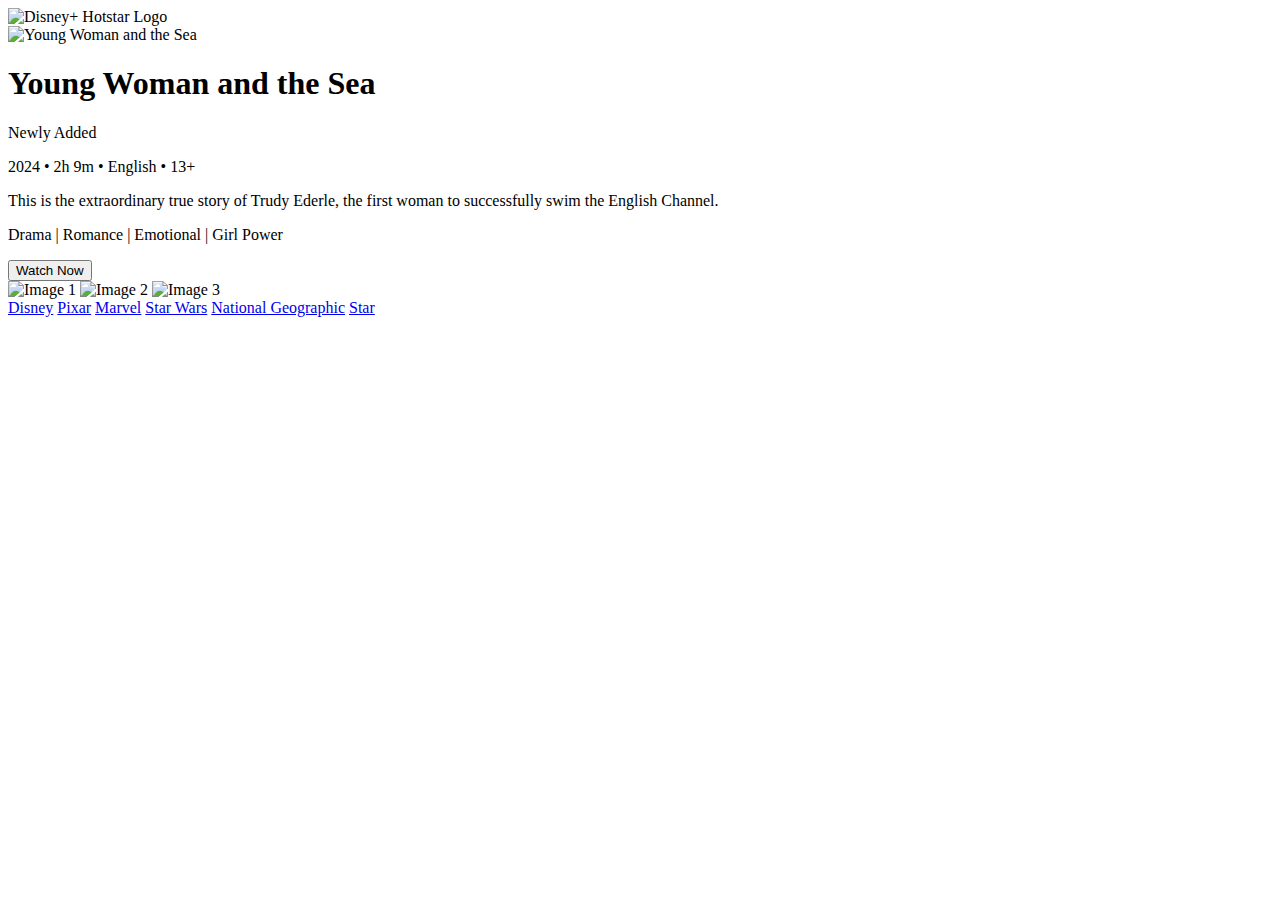
==== index.html @ 3380a2b0 "02" ====
<!DOCTYPE html>
<html lang="en">
<head>
    <meta charset="UTF-8">
    <meta name="viewport" content="width=device-width, initial-scale=1.0">
    <title>Disney+ Hotstar</title>
    <link rel="stylesheet" href="styles.css">
</head>
<body>
    <div class="container">
        <div class="header">
            <img src="logo.png" alt="Disney+ Hotstar Logo">
        </div>
        <div class="main-content">
            <div class="movie-banner">
                <img src="banner.jpg" alt="Young Woman and the Sea" class="banner-image">
                <div class="movie-details">
                    <h1>Young Woman and the Sea</h1>
                    <p class="newly-added">Newly Added</p>
                    <p class="details">2024 • 2h 9m • English • 13+</p>
                    <p class="description">This is the extraordinary true story of Trudy Ederle, the first woman to successfully swim the English Channel.</p>
                    <p class="tags">Drama | Romance | Emotional | Girl Power</p>
                    <button class="watch-now">Watch Now</button>
                </div>
            </div>
            <div class="carousel">
                <img src="image1.jpg" alt="Image 1">
                <img src="image2.jpg" alt="Image 2">
                <img src="image3.jpg" alt="Image 3">
                <!-- Add more images as needed -->
            </div>
        </div>
        <div class="footer">
            <div class="footer-links">
                <a href="#">Disney</a>
                <a href="#">Pixar</a>
                <a href="#">Marvel</a>
                <a href="#">Star Wars</a>
                <a href="#">National Geographic</a>
                <a href="#">Star</a>
            </div>
        </div>
    </div>
    <script src="script.js"></script>
</body>
</html>
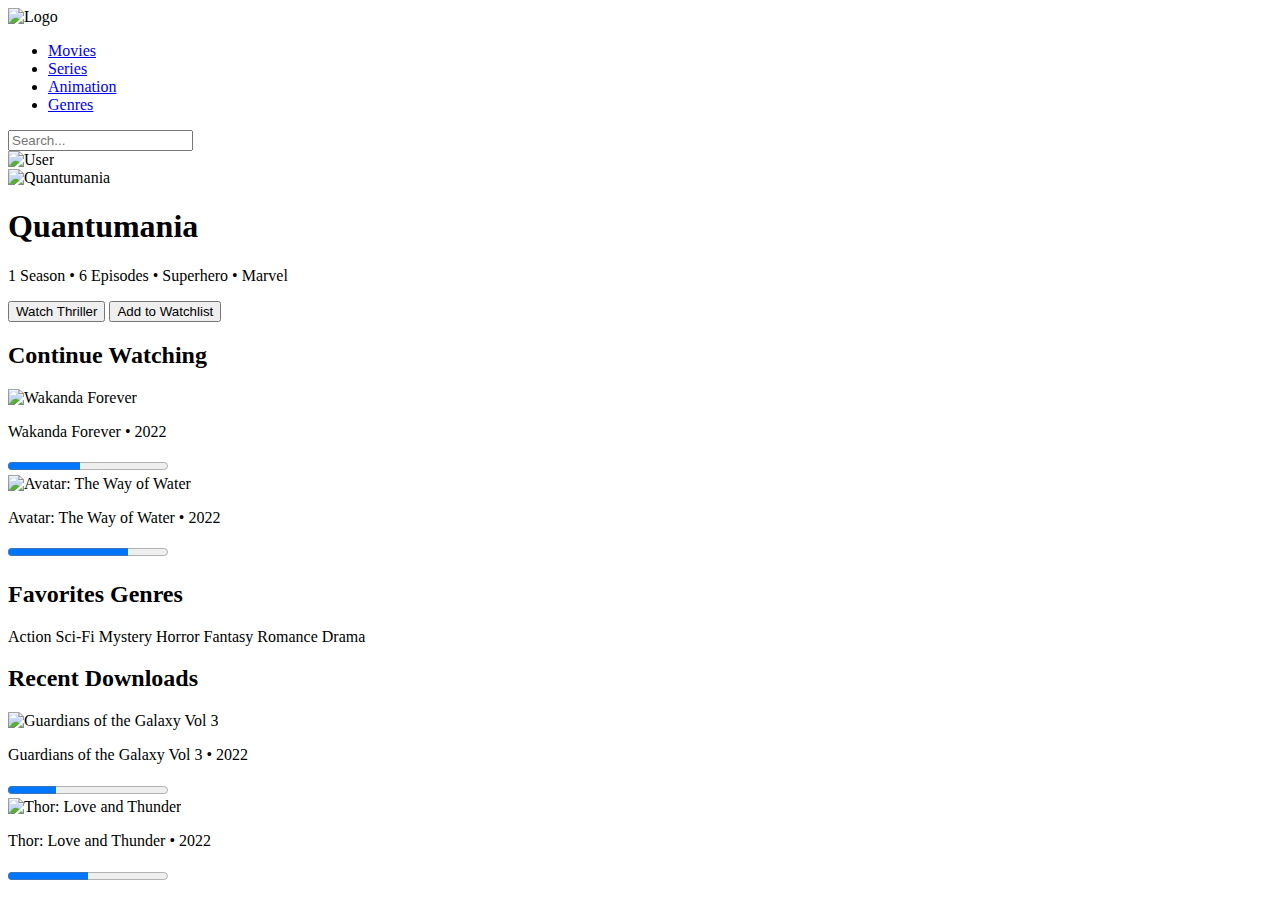
==== commit fc60bea7: "Update index.html" ====
--- a/index.html
+++ b/index.html
@@ -3,43 +3,81 @@
 <head>
     <meta charset="UTF-8">
     <meta name="viewport" content="width=device-width, initial-scale=1.0">
-    <title>Disney+ Hotstar</title>
+    <title>Movie Streaming Service</title>
     <link rel="stylesheet" href="styles.css">
 </head>
 <body>
     <div class="container">
-        <div class="header">
-            <img src="logo.png" alt="Disney+ Hotstar Logo">
-        </div>
-        <div class="main-content">
-            <div class="movie-banner">
-                <img src="banner.jpg" alt="Young Woman and the Sea" class="banner-image">
-                <div class="movie-details">
-                    <h1>Young Woman and the Sea</h1>
-                    <p class="newly-added">Newly Added</p>
-                    <p class="details">2024 • 2h 9m • English • 13+</p>
-                    <p class="description">This is the extraordinary true story of Trudy Ederle, the first woman to successfully swim the English Channel.</p>
-                    <p class="tags">Drama | Romance | Emotional | Girl Power</p>
-                    <button class="watch-now">Watch Now</button>
+        <aside class="sidebar">
+            <img src="images/logo.png" alt="Logo" class="logo">
+            <nav>
+                <ul>
+                    <li><a href="#">Movies</a></li>
+                    <li><a href="#">Series</a></li>
+                    <li><a href="#">Animation</a></li>
+                    <li><a href="#">Genres</a></li>
+                </ul>
+            </nav>
+        </aside>
+        <main class="main-content">
+            <header>
+                <input type="text" placeholder="Search..." class="search-bar">
+                <div class="user-profile">
+                    <img src="images/user-avatar.png" alt="User">
+                </div>
+            </header>
+            <section class="featured">
+                <img src="images/quantumania.jpg" alt="Quantumania" class="featured-image">
+                <div class="featured-details">
+                    <h1>Quantumania</h1>
+                    <p>1 Season • 6 Episodes • Superhero • Marvel</p>
+                    <button class="btn">Watch Thriller</button>
+                    <button class="btn-secondary">Add to Watchlist</button>
+                </div>
+            </section>
+            <section class="continue-watching">
+                <h2>Continue Watching</h2>
+                <div class="carousel">
+                    <div class="carousel-item">
+                        <img src="images/wakanda-forever.jpg" alt="Wakanda Forever">
+                        <p>Wakanda Forever • 2022</p>
+                        <progress value="45" max="100"></progress>
+                    </div>
+                    <div class="carousel-item">
+                        <img src="images/avatar.jpg" alt="Avatar: The Way of Water">
+                        <p>Avatar: The Way of Water • 2022</p>
+                        <progress value="75" max="100"></progress>
+                    </div>
+                </div>
+            </section>
+        </main>
+        <aside class="right-sidebar">
+            <div class="favorites-genres">
+                <h2>Favorites Genres</h2>
+                <div class="tags">
+                    <span>Action</span>
+                    <span>Sci-Fi</span>
+                    <span>Mystery</span>
+                    <span>Horror</span>
+                    <span>Fantasy</span>
+                    <span>Romance</span>
+                    <span>Drama</span>
                 </div>
             </div>
-            <div class="carousel">
-                <img src="image1.jpg" alt="Image 1">
-                <img src="image2.jpg" alt="Image 2">
-                <img src="image3.jpg" alt="Image 3">
-                <!-- Add more images as needed -->
+            <div class="recent-downloads">
+                <h2>Recent Downloads</h2>
+                <div class="download-item">
+                    <img src="images/guardians.jpg" alt="Guardians of the Galaxy Vol 3">
+                    <p>Guardians of the Galaxy Vol 3 • 2022</p>
+                    <progress value="30" max="100"></progress>
+                </div>
+                <div class="download-item">
+                    <img src="images/thor.jpg" alt="Thor: Love and Thunder">
+                    <p>Thor: Love and Thunder • 2022</p>
+                    <progress value="50" max="100"></progress>
+                </div>
             </div>
-        </div>
-        <div class="footer">
-            <div class="footer-links">
-                <a href="#">Disney</a>
-                <a href="#">Pixar</a>
-                <a href="#">Marvel</a>
-                <a href="#">Star Wars</a>
-                <a href="#">National Geographic</a>
-                <a href="#">Star</a>
-            </div>
-        </div>
+        </aside>
     </div>
     <script src="script.js"></script>
 </body>
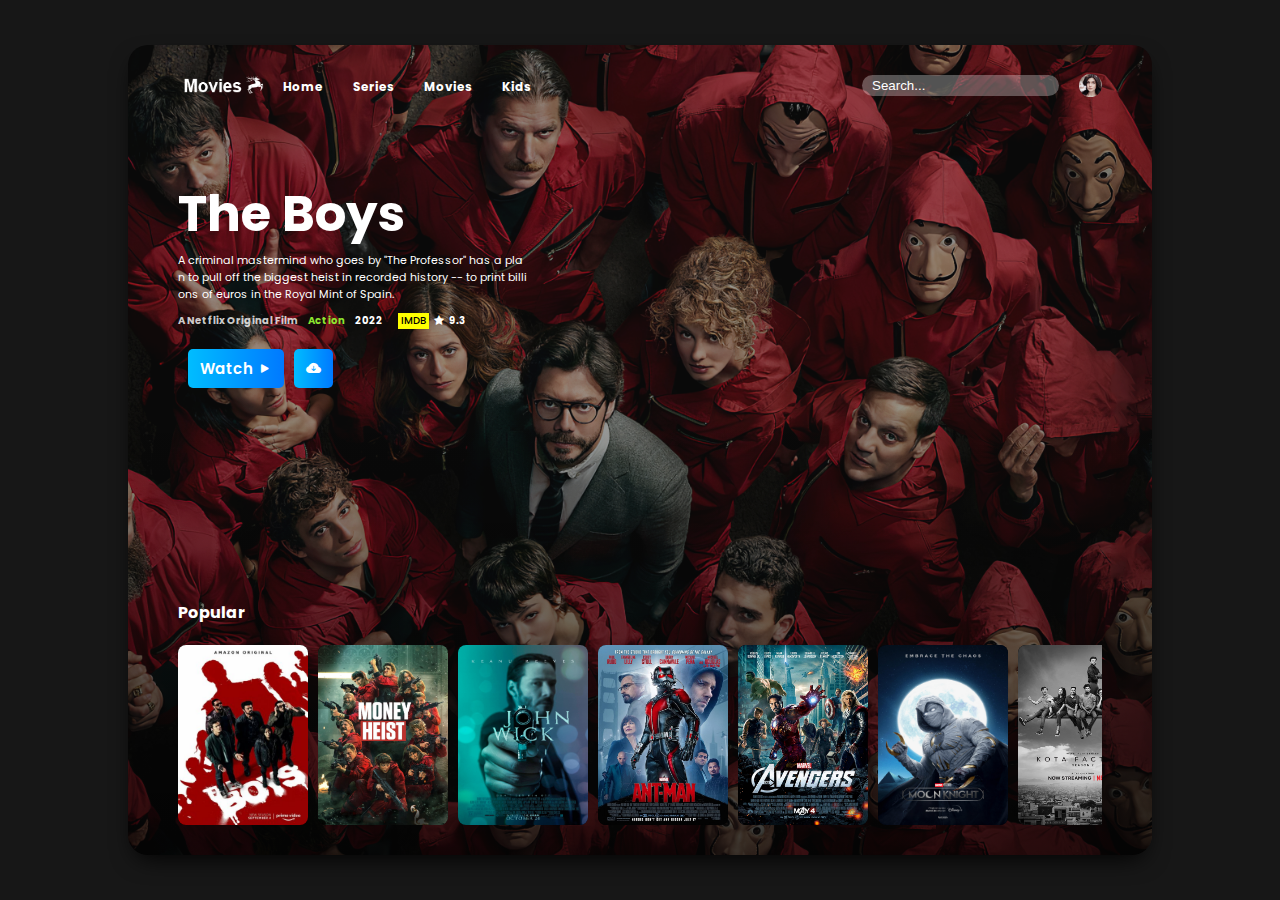
==== commit d315d759: "update" ====
--- a/index.html
+++ b/index.html
@@ -1,84 +1,89 @@
 <!DOCTYPE html>
 <html lang="en">
+
 <head>
     <meta charset="UTF-8">
+    <meta http-equiv="X-UA-Compatible" content="IE=edge">
     <meta name="viewport" content="width=device-width, initial-scale=1.0">
-    <title>Movie Streaming Service</title>
-    <link rel="stylesheet" href="styles.css">
+    <link rel="stylesheet" href="https://cdn.jsdelivr.net/npm/bootstrap-icons@1.9.1/font/bootstrap-icons.css">
+    <link rel="stylesheet" href="style.css">
+    <link rel="shortcut icon" href="img/favicon.png" type="image/x-icon">
+    <title>MOVIES</title>
 </head>
+
 <body>
-    <div class="container">
-        <aside class="sidebar">
-            <img src="images/logo.png" alt="Logo" class="logo">
-            <nav>
+    <header>
+        <video src="video/theboys.webm" autoplay muted></video>
+        <nav>
+            <div class="logo_ul">
+                <img src="img/logo.png" alt="">
                 <ul>
-                    <li><a href="#">Movies</a></li>
-                    <li><a href="#">Series</a></li>
-                    <li><a href="#">Animation</a></li>
-                    <li><a href="#">Genres</a></li>
+                    <li>
+                        <a href="/">Home</a>
+                    </li>
+                    <li>
+                        <a href="#" id="series">Series</a>
+                    </li>
+                    <li>
+                        <a href="#" id="movies">Movies</a>
+                    </li>
+                    <li>
+                        <a href="#">Kids</a>
+                    </li>
                 </ul>
-            </nav>
-        </aside>
-        <main class="main-content">
-            <header>
-                <input type="text" placeholder="Search..." class="search-bar">
-                <div class="user-profile">
-                    <img src="images/user-avatar.png" alt="User">
-                </div>
-            </header>
-            <section class="featured">
-                <img src="images/quantumania.jpg" alt="Quantumania" class="featured-image">
-                <div class="featured-details">
-                    <h1>Quantumania</h1>
-                    <p>1 Season • 6 Episodes • Superhero • Marvel</p>
-                    <button class="btn">Watch Thriller</button>
-                    <button class="btn-secondary">Add to Watchlist</button>
-                </div>
-            </section>
-            <section class="continue-watching">
-                <h2>Continue Watching</h2>
-                <div class="carousel">
-                    <div class="carousel-item">
-                        <img src="images/wakanda-forever.jpg" alt="Wakanda Forever">
-                        <p>Wakanda Forever • 2022</p>
-                        <progress value="45" max="100"></progress>
-                    </div>
-                    <div class="carousel-item">
-                        <img src="images/avatar.jpg" alt="Avatar: The Way of Water">
-                        <p>Avatar: The Way of Water • 2022</p>
-                        <progress value="75" max="100"></progress>
-                    </div>
-                </div>
-            </section>
-        </main>
-        <aside class="right-sidebar">
-            <div class="favorites-genres">
-                <h2>Favorites Genres</h2>
-                <div class="tags">
-                    <span>Action</span>
-                    <span>Sci-Fi</span>
-                    <span>Mystery</span>
-                    <span>Horror</span>
-                    <span>Fantasy</span>
-                    <span>Romance</span>
-                    <span>Drama</span>
+            </div>
+            <div class="search_user">
+                <input type="text" placeholder="Search..." id="search_input">
+                <img src="img/user.jpg" alt="">
+                <div class="search">
+                    <!-- <a href="#" class="card">
+                        <img src="img/the boys.jpg" alt="">
+                        <div class="cont">
+                            <h3>The Boys </h3>
+                            <p>Action, 2021 , <span>IMDB</span><i class="bi bi-star-fill"></i> 9.6</p>
+                        </div>
+                    </a> -->
+
                 </div>
             </div>
-            <div class="recent-downloads">
-                <h2>Recent Downloads</h2>
-                <div class="download-item">
-                    <img src="images/guardians.jpg" alt="Guardians of the Galaxy Vol 3">
-                    <p>Guardians of the Galaxy Vol 3 • 2022</p>
-                    <progress value="30" max="100"></progress>
-                </div>
-                <div class="download-item">
-                    <img src="images/thor.jpg" alt="Thor: Love and Thunder">
-                    <p>Thor: Love and Thunder • 2022</p>
-                    <progress value="50" max="100"></progress>
-                </div>
+        </nav>
+        <div class="content">
+            <h1 id="title">Money Heist</h1>
+            <p>A criminal mastermind who goes by "The Professor" has a plan to pull off the biggest heist in recorded history -- to print billions of euros in the Royal Mint of Spain.</p>
+            <div class="details">
+                <h6>A Netflix Original Film</h6>
+                <h5 id="gen">Thriller</h5>
+                <h4 id="date">2021</h4>
+                <h3 id="rate"><span>IMDB</span><i class="bi bi-star-fill"></i> 9.6</h3>
             </div>
-        </aside>
-    </div>
-    <script src="script.js"></script>
+            <div class="btns">
+
+                <a href="#" id="play">Watch <i class="bi bi-play-fill"></i></a>
+                <a href="#" id="download_main"> <i class="bi bi-cloud-arrow-down-fill"></i></a>
+            </div>
+        </div>
+        <section>
+            <h4>Popular</h4>
+            <i class="bi bi-chevron-left"></i>
+            <i class="bi bi-chevron-right"></i>
+            <div class="cards">
+                <!-- <a href="#" class="card">
+                    <img src="img/the boys.jpg" alt="" class="poster">
+                    <div class="rest_card">
+                        <img src="img/the boys1.jpg" alt="">
+                        <div class="cont">
+                            <h4>The Boys</h4>
+                            <div class="sub">
+                                <p>Action, 2022</p>
+                                <h3><span>IMDB</span><i class="bi bi-star-fill"></i> 9.6</h3>
+                            </div>
+                        </div>
+                    </div>
+                </a> -->
+            </div>
+        </section>
+    </header>
+    <script src="app.js"></script>
 </body>
-</html>
+
+</html>--- a/style.css
+++ b/style.css
@@ -0,0 +1,519 @@
+@import url('https://fonts.googleapis.com/css2?family=Poppins:ital,wght@0,100;0,200;0,300;0,400;0,500;0,600;0,700;0,800;0,900;1,100;1,200;1,300;1,400;1,500;1,600;1,700;1,800;1,900&display=swap');
+* {
+    padding: 0%;
+    margin: 0%;
+    box-sizing: border-box;
+}
+
+body {
+    width: 100%;
+    height: 100vh;
+    background: rgb(23, 23, 23);
+    font-family: 'Poppins', sans-serif;
+    display: flex;
+    align-items: center;
+    justify-content: center;
+}
+
+header {
+    position: relative;
+    width: 80%;
+    height: 90%;
+    /* border: 1px solid #fff; */
+    border-radius: 20px;
+    overflow: hidden;
+    box-shadow: 0px 10px 25px -8px #000;
+}
+
+header::before {
+    content: '';
+    position: absolute;
+    width: 100%;
+    height: 100%;
+    background: url('img/money heist1.jpg')no-repeat center center/cover;
+    opacity: .6;
+    z-index: -1;
+}
+
+header::after {
+    content: '';
+    position: absolute;
+    width: 100%;
+    height: 100%;
+    background: linear-gradient(180deg, transparent, #000);
+    z-index: -1;
+}
+
+header video {
+    position: absolute;
+    width: 120%;
+    height: 190%;
+    top: -47%;
+    z-index: -1;
+}
+
+header nav {
+    width: 100%;
+    height: 10%;
+    /* border: 1px solid #fff; */
+    display: flex;
+    align-items: center;
+    justify-content: space-between;
+    padding: 0px 50px;
+}
+
+header nav .logo_ul {
+    display: flex;
+    align-items: center;
+    justify-content: center;
+}
+
+header nav .logo_ul img {
+    width: 90px;
+}
+
+header nav .logo_ul ul {
+    display: flex;
+    align-items: center;
+    justify-content: center;
+    list-style: none;
+}
+
+header nav .logo_ul ul li {
+    padding: 3px 15px;
+}
+
+header nav .logo_ul ul li a {
+    text-decoration: none;
+    color: #fff;
+    font-size: 12px;
+    font-weight: bold;
+    transition: .3s linear;
+}
+
+header nav .logo_ul ul li a:hover {
+    color: rgb(255, 255, 255, .7);
+}
+
+header nav .search_user {
+    position: relative;
+    display: flex;
+    align-items: center;
+    justify-content: center;
+}
+
+header nav .search_user input {
+    padding: 3px 10px;
+    border-radius: 20px;
+    border: none;
+    outline: none;
+    background: rgb(255, 255, 255, .3);
+    color: #fff;
+    margin-right: 20px;
+}
+
+header nav .search_user input::placeholder {
+    color: #fff;
+}
+
+header nav .search_user img {
+    width: 23px;
+    height: 23px;
+    border-radius: 50%;
+}
+
+header nav .search_user .search {
+    position: absolute;
+    width: 320px;
+    height: 270px;
+    /* border: 1px solid #fff; */
+    right: 0;
+    top: 40px;
+    z-index: 99999;
+    overflow-y: auto;
+}
+
+header nav .search_user .search::-webkit-scrollbar {
+    width: 5px;
+    background: rgb(255, 255, 255, .3);
+    border-radius: 5px;
+    visibility: hidden;
+}
+
+header nav .search_user .search::-webkit-scrollbar-thumb {
+    width: 5px;
+    background: rgb(255, 255, 255, .4);
+    border-radius: 5px;
+    visibility: hidden;
+}
+
+header nav .search_user .search:hover::-webkit-scrollbar {
+    visibility: visible;
+}
+
+header nav .search_user .search:hover::-webkit-scrollbar-thumb {
+    visibility: visible;
+}
+
+header nav .search_user .search .card {
+    position: relative;
+    width: 100%;
+    height: 50px;
+    display: flex;
+    align-items: center;
+    margin-bottom: 5px;
+    padding: 3px 0px;
+    text-decoration: none;
+    display: none;
+}
+
+header nav .search_user .search .card::before {
+    content: '';
+    position: absolute;
+    width: 100%;
+    height: 100%;
+    background: rgb(255, 255, 255, .1);
+    backdrop-filter: blur(5px);
+    border-radius: 5px;
+    z-index: -1;
+}
+
+header nav .search_user .search .card img {
+    width: 28px;
+    height: 90%;
+    border-radius: 2px;
+    margin-left: 8px;
+}
+
+header nav .search_user .search .card .cont {
+    margin-left: 10px;
+    color: #fff;
+}
+
+header nav .search_user .search .card .cont h3 {
+    font-size: 15px;
+    line-height: 25px;
+    overflow: hidden;
+    text-overflow: ellipsis;
+    white-space: nowrap;
+    width: 250px;
+}
+
+header nav .search_user .search .card .cont p {
+    font-size: 10px;
+    color: rgb(255, 255, 255, .8);
+}
+
+header nav .search_user .search .card .cont span {
+    background: yellow;
+    color: #000;
+    padding: 0px 3px;
+    margin: 0px 5px 0px 10px;
+    font-weight: 500;
+}
+
+header .content {
+    position: relative;
+    color: #fff;
+    margin-top: 50px;
+    padding-left: 50px;
+}
+
+header .content h1 {
+    font-size: 50px;
+}
+
+header .content p {
+    font-size: 11px;
+    width: 350px;
+    word-break: break-all;
+}
+
+header .content .details {
+    display: flex;
+    align-items: center;
+    margin-top: 10px;
+}
+
+header .content .details h6 {
+    color: rgb(255, 255, 255, .8);
+    font-size: 10px;
+    margin-right: 10px;
+}
+
+header .content .details h5 {
+    color: rgb(142, 230, 48);
+    font-size: 10px;
+    margin-right: 10px;
+}
+
+header .content .details h4 {
+    color: #fff;
+    font-size: 10px;
+    margin-right: 10px;
+}
+
+header .content .details h3 {
+    color: #fff;
+    display: flex;
+    align-items: center;
+    font-size: 10px;
+}
+
+header .content .details h3 span {
+    background: yellow;
+    color: #000;
+    padding: 0px 3px;
+    margin: 0px 5px 0px 5px;
+    font-weight: 500;
+}
+
+header .content .details h3 i {
+    margin-right: 5px;
+}
+
+header .content .btns {
+    margin-top: 20px;
+    display: flex;
+    align-items: center;
+}
+
+header .content .btns a {
+    padding: 8px 12px;
+    font-size: 15px;
+    font-weight: 600;
+    background: linear-gradient(90deg, #00bdff, #0079ff);
+    border-radius: 5px;
+    color: #fff;
+    margin-left: 10px;
+    text-decoration: none;
+    animation: button 1s linear infinite;
+}
+
+@keyframes button {
+    0% {
+        background: linear-gradient(0deg, #00bdff, #0079ff);
+    }
+    12% {
+        background: linear-gradient(45deg, #00bdff, #0079ff);
+    }
+    24% {
+        background: linear-gradient(95deg, #00bdff, #0079ff);
+    }
+    36% {
+        background: linear-gradient(145deg, #00bdff, #0079ff);
+    }
+    48% {
+        background: linear-gradient(195deg, #00bdff, #0079ff);
+    }
+    60% {
+        background: linear-gradient(245deg, #00bdff, #0079ff);
+    }
+    72% {
+        background: linear-gradient(295deg, #00bdff, #0079ff);
+    }
+    100% {
+        background: linear-gradient(360deg, #00bdff, #0079ff);
+    }
+}
+
+header section {
+    position: absolute;
+    width: 100%;
+    height: auto;
+    padding: 0px 50px;
+    bottom: 20px;
+    color: #fff;
+}
+
+header section .cards {
+    position: relative;
+    width: 100%;
+    height: 200px;
+    /* border: 1px solid #fff; */
+    margin-top: 10px;
+    display: flex;
+    align-items: center;
+    overflow-x: auto;
+    scroll-behavior: smooth;
+}
+
+header section .cards::-webkit-scrollbar {
+    display: none;
+}
+
+header section .cards .card {
+    position: relative;
+    min-width: 130px;
+    height: 180px;
+    /* border: 1px solid #fff; */
+    border-radius: 8px;
+    margin-right: 10px;
+    background: #000;
+    transition: .3s linear;
+}
+
+header section .cards .card .poster {
+    width: 100%;
+    height: 100%;
+    border-radius: 8px;
+    position: relative;
+}
+
+header section .cards .card:hover {
+    min-width: 300px;
+    overflow: hidden;
+}
+
+header section .cards .card .rest_card {
+    position: absolute;
+    width: 100%;
+    height: 100%;
+    border-radius: 8px;
+    left: 0;
+    top: 0;
+    z-index: 999999;
+    opacity: 0;
+    transition: 1s linear;
+}
+
+header section .cards .card .rest_card img {
+    position: relative;
+    width: 100%;
+    height: 100%;
+    border-radius: 8px;
+    z-index: -1;
+}
+
+header section .cards .card .rest_card::after {
+    content: '';
+    position: absolute;
+    width: 100%;
+    height: 100%;
+    background: linear-gradient(180deg, transparent, #000);
+    left: 0;
+    bottom: 0;
+    z-index: -1;
+}
+
+header section .cards .card .rest_card .cont {
+    position: absolute;
+    width: 100%;
+    bottom: 10px;
+    left: 0;
+    color: #fff;
+    padding: 0px 20px;
+}
+
+header section .cards .card .rest_card .cont .sub {
+    display: flex;
+    align-items: center;
+    justify-content: space-between;
+}
+
+header section .cards .card .rest_card .cont .sub p {
+    font-size: 12px;
+    font-weight: 400;
+    color: rgb(255, 255, 255, .7);
+}
+
+header section .cards .card .rest_card .cont .sub h3 {
+    color: #fff;
+    font-size: 12px;
+    display: flex;
+    align-items: center;
+}
+
+header section .cards .card .rest_card .cont .sub h3 span {
+    background: yellow;
+    color: #000;
+    padding: 0px 3px;
+    margin: 0px 5px 0px 10px;
+    font-weight: 500;
+    border-radius: 2px;
+}
+
+header section .cards .card .rest_card .cont .sub h3 i {
+    margin-right: 3px;
+}
+
+header section .cards .card:hover .rest_card {
+    opacity: 1;
+}
+
+header section .bi-chevron-left,
+.bi-chevron-right {
+    position: absolute;
+    top: 50%;
+    left: 3%;
+    width: 25px;
+    height: 25px;
+    background: rgb(255, 255, 255, .3);
+    color: #fff;
+    display: flex;
+    align-items: center;
+    justify-content: center;
+    border-radius: 50%;
+    font-size: 12px;
+    cursor: pointer;
+    transition: .3s linear;
+    z-index: 999999999;
+    opacity: 0;
+}
+
+header section .bi-chevron-right {
+    left: unset;
+    right: 3%;
+}
+
+header section:hover .bi-chevron-right {
+    opacity: 1;
+}
+
+header section:hover .bi-chevron-left {
+    opacity: 1;
+}
+
+@media screen and (max-width: 1250px) {
+    header video {
+        position: absolute;
+        width: 200%;
+        height: 180%;
+    }
+}
+
+@media screen and (max-width: 788px) {
+    header {
+        width: 100%;
+        height: 100%;
+    }
+    header nav {
+        padding: 0px 10px;
+        height: 15%;
+    }
+    header nav .logo_ul ul {
+        position: absolute;
+        top: 0px;
+        left: 10px;
+    }
+    header nav .logo_ul ul li {
+        padding: 3px 5px;
+    }
+    header nav .logo_ul ul li a {
+        font-size: 10px;
+    }
+    header .content {
+        padding-left: 10px;
+    }
+    header section {
+        padding: 0px 10px;
+    }
+}
+
+@media screen and (max-width: 788px) {
+    header video {
+        position: absolute;
+        width: 520%;
+        height: 180%;
+    }
+}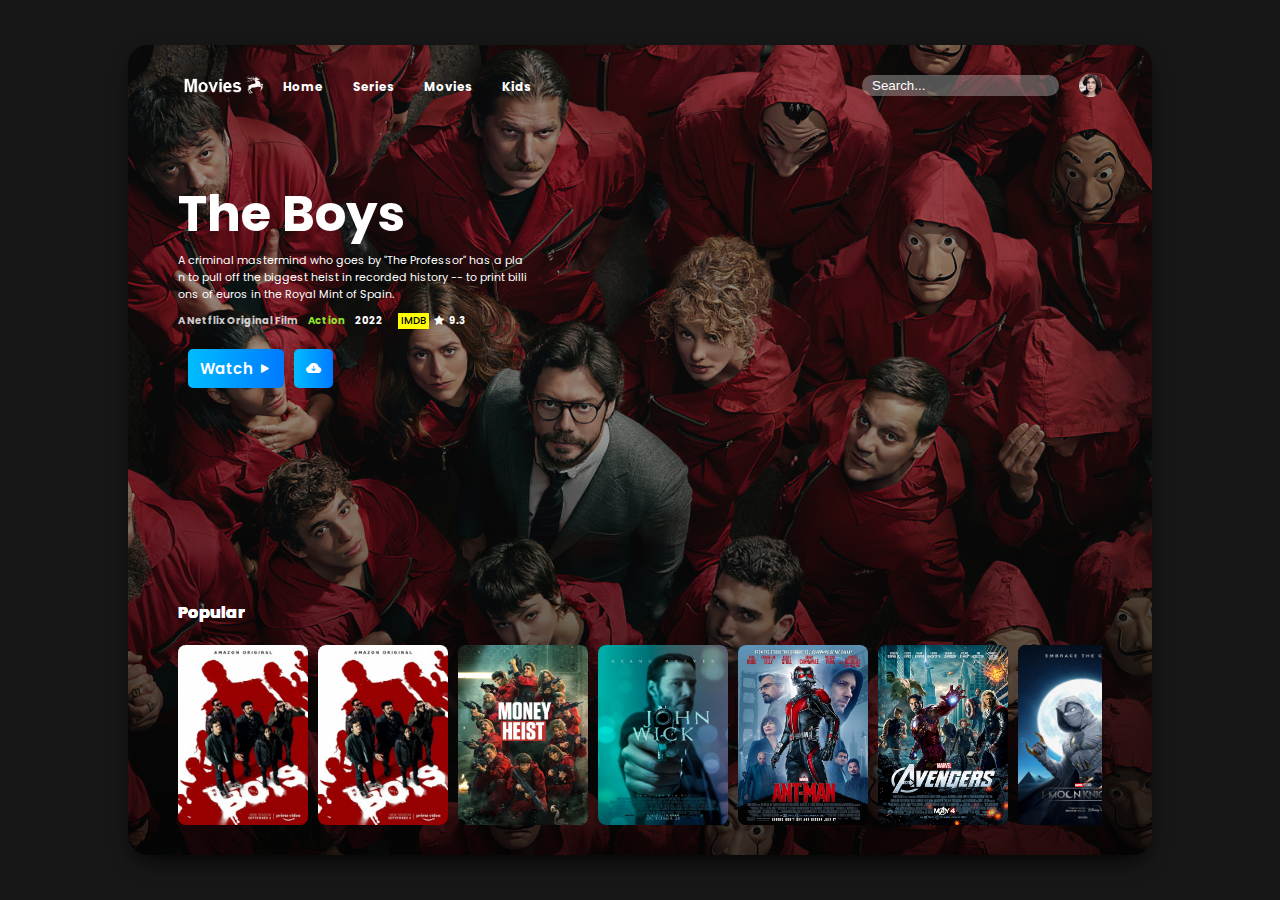
==== commit 80df9ac3: "Update index.html" ====
--- a/index.html
+++ b/index.html
@@ -67,7 +67,7 @@
             <i class="bi bi-chevron-left"></i>
             <i class="bi bi-chevron-right"></i>
             <div class="cards">
-                <!-- <a href="#" class="card">
+                <a href="#" class="card">
                     <img src="img/the boys.jpg" alt="" class="poster">
                     <div class="rest_card">
                         <img src="img/the boys1.jpg" alt="">
@@ -79,9 +79,74 @@
                             </div>
                         </div>
                     </div>
-                </a> -->
+                </a>
             </div>
         </section>
+
+
+        <section>
+            <h4>Popular</h4>
+            <i class="bi bi-chevron-left"></i>
+            <i class="bi bi-chevron-right"></i>
+            <div class="cards">
+                <a href="#" class="card">
+                    <img src="img/the boys.jpg" alt="" class="poster">
+                    <div class="rest_card">
+                        <img src="img/the boys1.jpg" alt="">
+                        <div class="cont">
+                            <h4>The Boys</h4>
+                            <div class="sub">
+                                <p>Action, 2022</p>
+                                <h3><span>IMDB</span><i class="bi bi-star-fill"></i> 9.6</h3>
+                            </div>
+                        </div>
+                    </div>
+                </a>
+            </div>
+        </section>
+
+        <section>
+            <h4>Popular</h4>
+            <i class="bi bi-chevron-left"></i>
+            <i class="bi bi-chevron-right"></i>
+            <div class="cards">
+                <a href="#" class="card">
+                    <img src="img/the boys.jpg" alt="" class="poster">
+                    <div class="rest_card">
+                        <img src="img/the boys1.jpg" alt="">
+                        <div class="cont">
+                            <h4>The Boys</h4>
+                            <div class="sub">
+                                <p>Action, 2022</p>
+                                <h3><span>IMDB</span><i class="bi bi-star-fill"></i> 9.6</h3>
+                            </div>
+                        </div>
+                    </div>
+                </a>
+            </div>
+        </section>
+
+        <section>
+            <h4>Popular</h4>
+            <i class="bi bi-chevron-left"></i>
+            <i class="bi bi-chevron-right"></i>
+            <div class="cards">
+                <a href="#" class="card">
+                    <img src="img/the boys.jpg" alt="" class="poster">
+                    <div class="rest_card">
+                        <img src="img/the boys1.jpg" alt="">
+                        <div class="cont">
+                            <h4>The Boys</h4>
+                            <div class="sub">
+                                <p>Action, 2022</p>
+                                <h3><span>IMDB</span><i class="bi bi-star-fill"></i> 9.6</h3>
+                            </div>
+                        </div>
+                    </div>
+                </a>
+            </div>
+        </section>
+        
     </header>
     <script src="app.js"></script>
 </body>
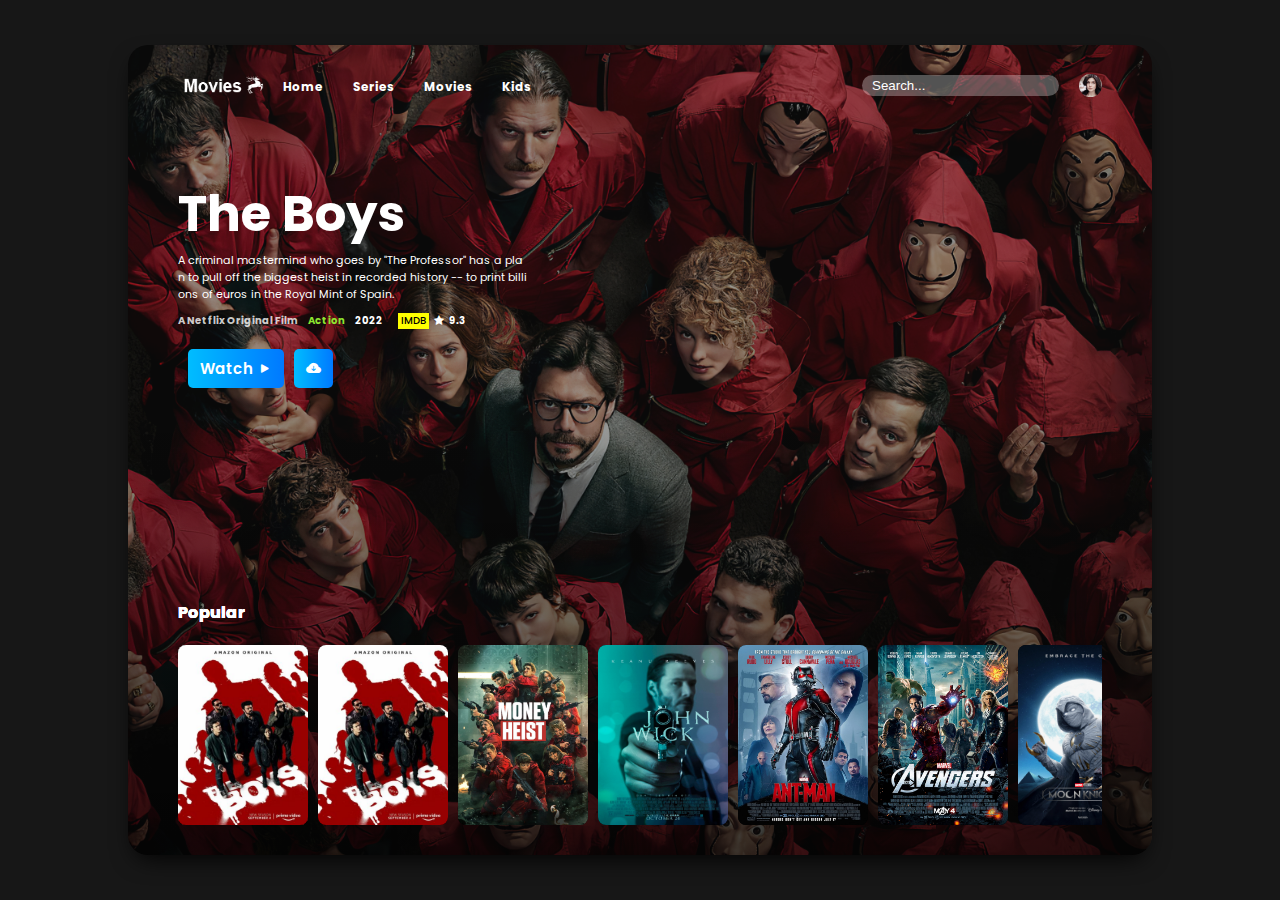
==== commit a5cec69e: "Update index.html" ====
--- a/index.html
+++ b/index.html
@@ -90,11 +90,11 @@
             <i class="bi bi-chevron-right"></i>
             <div class="cards">
                 <a href="#" class="card">
-                    <img src="img/the boys.jpg" alt="" class="poster">
+                    <img src="img/thor love of thunders.jpg" alt="" class="poster">
                     <div class="rest_card">
-                        <img src="img/the boys1.jpg" alt="">
+                        <img src="img/thor love of thunder.jpg" alt="">
                         <div class="cont">
-                            <h4>The Boys</h4>
+                            <h4>as</h4>
                             <div class="sub">
                                 <p>Action, 2022</p>
                                 <h3><span>IMDB</span><i class="bi bi-star-fill"></i> 9.6</h3>
@@ -146,7 +146,7 @@
                 </a>
             </div>
         </section>
-        
+
     </header>
     <script src="app.js"></script>
 </body>
